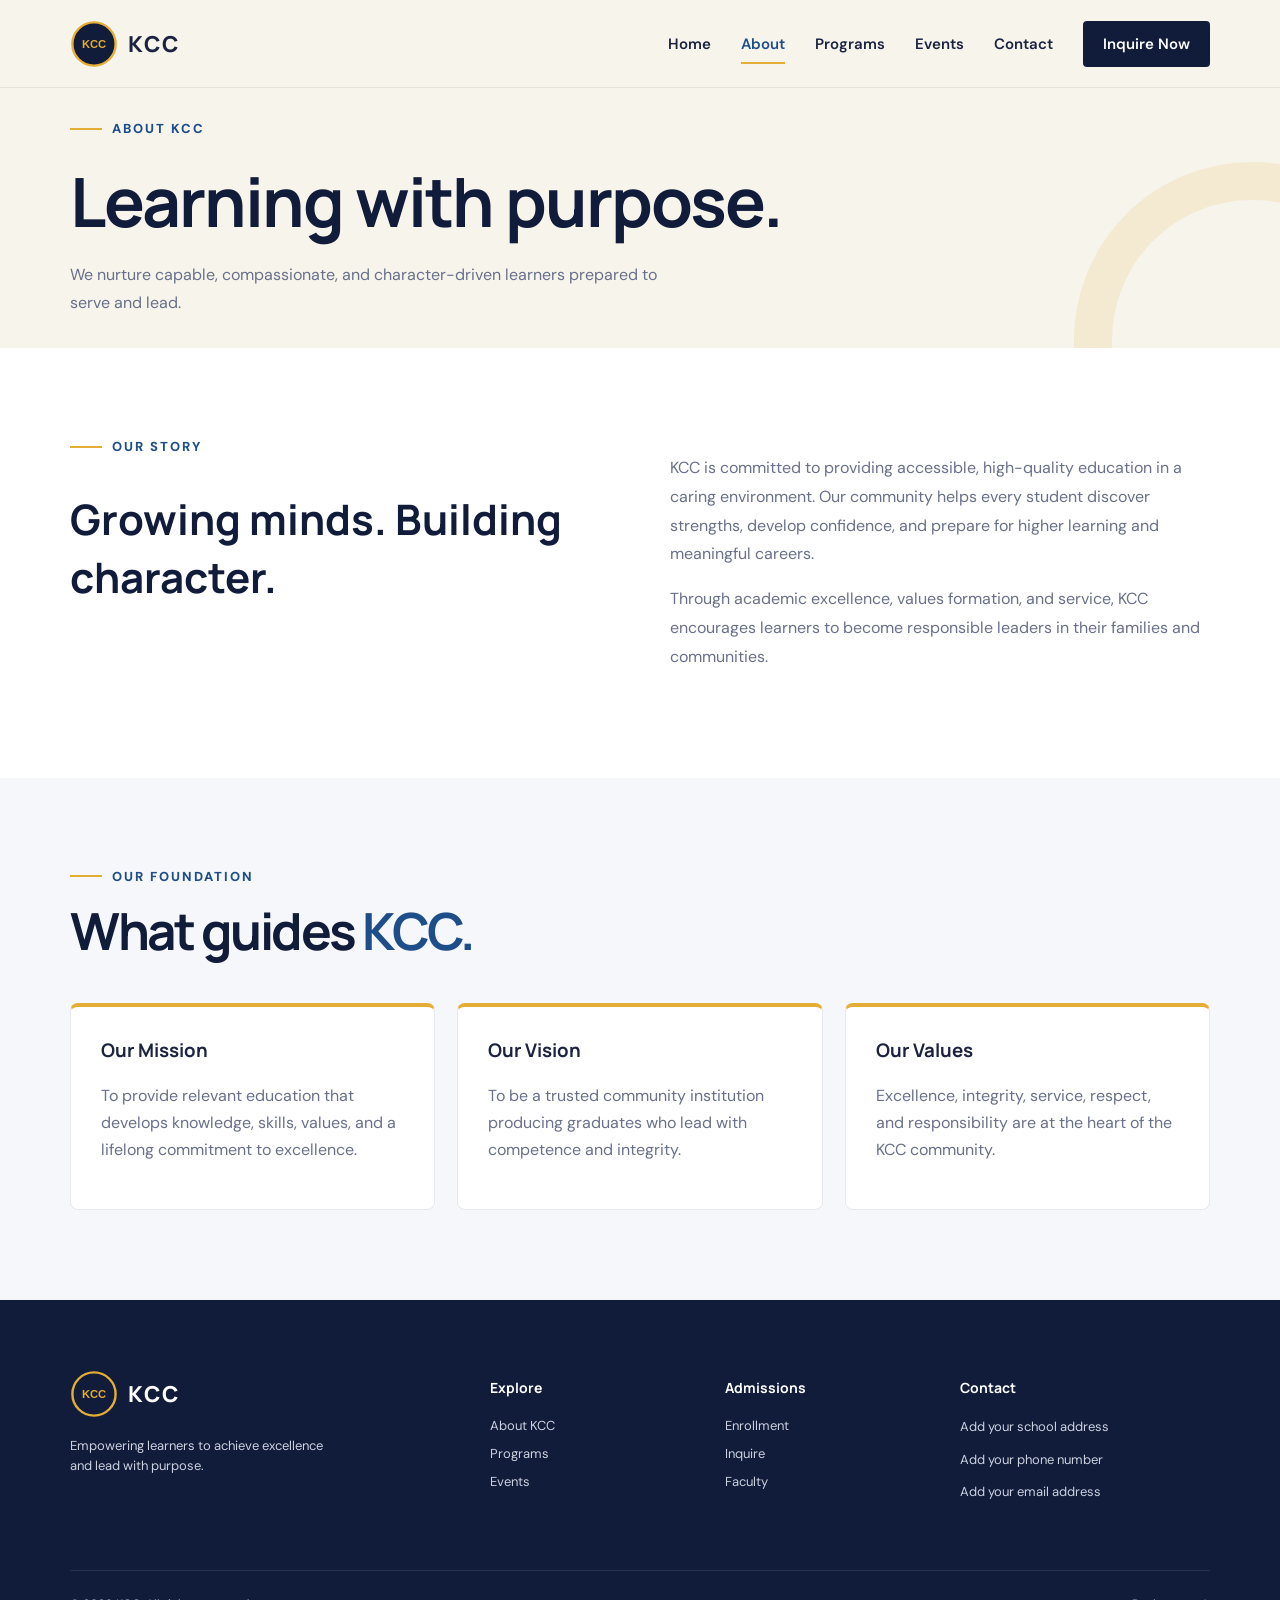
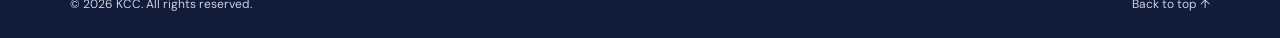
==== about.html @ 7cb7d62f "first" ====
<!doctype html><html lang="en"><head><meta charset="UTF-8"><meta name="viewport" content="width=device-width,initial-scale=1"><title>About KCC</title><link rel="preconnect" href="https://fonts.googleapis.com"><link rel="preconnect" href="https://fonts.gstatic.com" crossorigin><link href="https://fonts.googleapis.com/css2?family=DM+Sans:wght@400;500;600;700&family=Manrope:wght@600;700;800&display=swap" rel="stylesheet"><link rel="stylesheet" href="assets/css/styles.css"></head><body>
<header class="site-header" id="top"><div class="container nav-wrap"><a class="brand" href="index.html"><img class="brand-logo" src="assets/images/kcc-logo.svg" alt=""><span class="brand-name">KCC</span></a><button class="nav-toggle" type="button" aria-label="Open navigation" aria-expanded="false"><span></span><span></span><span></span></button><nav class="main-nav"><a href="index.html">Home</a><a class="active" href="about.html">About</a><a href="courses.html">Programs</a><a href="events.html">Events</a><a href="contact.html">Contact</a><a class="nav-cta" href="contact.html">Inquire Now</a></nav></div></header>
<main><div class="subpage-header"><section class="subpage-hero"><div class="container"><div class="eyebrow"><span></span>About KCC</div><h1>Learning with purpose.</h1><p>We nurture capable, compassionate, and character-driven learners prepared to serve and lead.</p></div></section></div>
<section class="page-section"><div class="container split-content"><div><div class="eyebrow"><span></span>Our Story</div><h2>Growing minds. Building character.</h2></div><div><p>KCC is committed to providing accessible, high-quality education in a caring environment. Our community helps every student discover strengths, develop confidence, and prepare for higher learning and meaningful careers.</p><p>Through academic excellence, values formation, and service, KCC encourages learners to become responsible leaders in their families and communities.</p></div></div></section>
<section class="page-section alt"><div class="container"><div class="section-heading"><div><div class="eyebrow"><span></span>Our Foundation</div><h2>What guides <em>KCC.</em></h2></div></div><div class="content-grid"><article class="content-card featured"><h3>Our Mission</h3><p>To provide relevant education that develops knowledge, skills, values, and a lifelong commitment to excellence.</p></article><article class="content-card featured"><h3>Our Vision</h3><p>To be a trusted community institution producing graduates who lead with competence and integrity.</p></article><article class="content-card featured"><h3>Our Values</h3><p>Excellence, integrity, service, respect, and responsibility are at the heart of the KCC community.</p></article></div></div></section></main>
<footer class="site-footer"><div class="container footer-grid"><div class="footer-brand"><a class="brand brand-footer" href="index.html"><img class="brand-logo" src="assets/images/kcc-logo.svg" alt=""><span class="brand-name">KCC</span></a><p>Empowering learners to achieve excellence and lead with purpose.</p></div><div><h3>Explore</h3><a href="about.html">About KCC</a><a href="courses.html">Programs</a><a href="events.html">Events</a></div><div><h3>Admissions</h3><a href="pricing.html">Enrollment</a><a href="contact.html">Inquire</a><a href="trainers.html">Faculty</a></div><div><h3>Contact</h3><p>Add your school address</p><p>Add your phone number</p><p>Add your email address</p></div></div><div class="container footer-bottom"><p>© <span id="year"></span> KCC. All rights reserved.</p><a href="#top">Back to top ↑</a></div></footer><script src="assets/js/main.js"></script></body></html>
---- assets/css/styles.css ----
:root { --navy:#111b3a; --blue:#1d4e89; --gold:#e4ad35; --cream:#f7f4ec; --white:#fff; --ink:#1b2340; --muted:#68708a; --line:#e7e9ef; }
*{box-sizing:border-box} html{scroll-behavior:smooth} body{margin:0;font-family:"DM Sans",sans-serif;color:var(--ink);background:var(--white)} a{color:inherit;text-decoration:none}
.container{width:min(1140px,calc(100% - 48px));margin-inline:auto}
.site-header{position:absolute;z-index:20;width:100%;height:88px;border-bottom:1px solid rgba(17,27,58,.08)} .nav-wrap{height:88px;display:flex;align-items:center;justify-content:space-between}
.brand{display:inline-flex;align-items:center;gap:10px;font-family:"Manrope",sans-serif;font-weight:800} .brand-logo{width:48px;height:48px;object-fit:contain;border-radius:50%} .brand-name{font-size:22px;letter-spacing:2px}
.main-nav{display:flex;align-items:center;gap:30px;font-size:15px;font-weight:600} .main-nav a{position:relative;transition:color .2s} .main-nav a:not(.nav-cta)::after{content:"";position:absolute;left:0;right:100%;bottom:-10px;height:2px;background:var(--gold);transition:right .2s}
.main-nav a:hover,.main-nav a.active{color:var(--blue)} .main-nav a:hover::after,.main-nav a.active::after{right:0} .main-nav .nav-cta{padding:13px 20px;border-radius:4px;background:var(--navy);color:var(--white)} .main-nav .nav-cta:hover{background:var(--blue)}
.nav-toggle{display:none}
.hero{position:relative;min-height:690px;overflow:hidden;background:var(--cream);padding-top:88px} .hero-grid{min-height:602px;display:grid;grid-template-columns:48% 52%;align-items:center} .hero-copy{position:relative;z-index:2;padding:55px 0 70px}
.eyebrow{display:flex;align-items:center;gap:10px;margin-bottom:18px;color:var(--blue);font-size:13px;font-weight:800;letter-spacing:2px;text-transform:uppercase} .eyebrow span{width:32px;height:2px;background:var(--gold)}
.hero h1,.section-copy h2,.section-heading h2,.cta h2{margin:0;font-family:"Manrope",sans-serif;color:var(--navy);letter-spacing:-2.5px;line-height:1.08} .hero h1{max-width:570px;font-size:clamp(48px,5.4vw,74px)}
.hero h1 em,.section-copy h2 em,.section-heading h2 em{color:var(--blue);font-style:normal} .hero-copy>p{max-width:520px;margin:24px 0 32px;color:var(--muted);font-size:18px;line-height:1.75}
.hero-actions{display:flex;gap:12px} .button{display:inline-flex;align-items:center;justify-content:center;gap:18px;min-height:52px;padding:0 24px;border-radius:4px;font-weight:700} .button-primary{background:var(--navy);color:var(--white);box-shadow:0 12px 30px rgba(17,27,58,.14)} .button-primary:hover{background:var(--blue)} .button-secondary{border:1px solid #cbd0dc} .button-secondary:hover{border-color:var(--blue);color:var(--blue)}
.hero-visual{position:relative;height:602px} .visual-backdrop{position:absolute;width:470px;height:470px;right:10px;bottom:0;border-radius:50% 50% 8px 8px;background:linear-gradient(145deg,#dce7f2,#b9cede)}
.student-card-main{position:absolute;width:400px;height:500px;right:45px;bottom:0;overflow:hidden;border-radius:200px 200px 12px 12px;background:linear-gradient(160deg,#f1b04a,#e69634);box-shadow:0 24px 50px rgba(46,59,90,.16)} .student-illustration{position:absolute;inset:0}
.student-head{position:absolute;z-index:3;width:118px;height:145px;left:141px;top:105px;border-radius:48% 48% 44% 44%;background:#b86f48} .student-hair{position:absolute;z-index:4;width:132px;height:95px;left:134px;top:78px;border-radius:60% 55% 38% 25%;background:#242437;transform:rotate(-4deg)}
.student-hair::after{content:"";position:absolute;width:25px;height:100px;right:-4px;top:35px;border-radius:50%;background:#242437} .student-body{position:absolute;width:260px;height:250px;left:70px;bottom:-35px;border-radius:130px 130px 20px 20px;background:var(--navy)}
.student-body::before{content:"";position:absolute;width:60px;height:150px;left:100px;top:-70px;border-radius:30px;background:#b86f48} .student-book{position:absolute;z-index:5;width:190px;height:120px;left:105px;bottom:18px;border-radius:8px 8px 18px 18px;background:linear-gradient(90deg,#f5f1df 49%,#e8dfbd 50%);transform:perspective(400px) rotateX(8deg);border:8px solid #fffdf2;box-shadow:0 18px 25px rgba(22,28,50,.18)}
.floating-card{position:absolute;z-index:6;display:flex;align-items:center;gap:12px;min-width:220px;padding:12px 14px;border-radius:8px;background:var(--white);box-shadow:0 14px 36px rgba(26,38,73,.16)} .floating-card strong,.floating-card small{display:block}.floating-card strong{margin-bottom:3px;font-size:13px}.floating-card small{color:var(--muted);font-size:10px}
.card-top{top:100px;right:-20px}.card-bottom{left:5px;bottom:72px}.card-icon,.mini-avatar{display:grid;place-items:center;width:42px;height:42px;border-radius:50%;background:#edf3e7;color:#4b7b43;font-weight:800}.mini-avatar{background:#f7e4b7;color:var(--navy)}
.hero-shape{position:absolute;border-radius:50%}.hero-shape-one{width:300px;height:300px;right:-210px;top:130px;border:42px solid rgba(228,173,53,.12)}.hero-shape-two{width:180px;height:180px;left:-130px;bottom:20px;background:rgba(29,78,137,.04)}
.quick-info{background:var(--white);border-bottom:1px solid var(--line)}.info-grid{display:grid;grid-template-columns:repeat(3,1fr)}.info-grid article{display:flex;align-items:center;gap:16px;min-height:112px;padding:20px 32px;border-right:1px solid var(--line)}.info-grid article:first-child{border-left:1px solid var(--line)}
.info-icon{display:grid;place-items:center;width:46px;height:46px;flex:0 0 auto;border-radius:50%;background:#edf2f7;color:var(--blue);font-size:12px;font-weight:800}.info-grid h2{margin:0 0 5px;font-family:"Manrope",sans-serif;font-size:15px}.info-grid p{margin:0;color:var(--muted);font-size:12px}
.about-preview{padding:110px 0}.section-grid{display:grid;grid-template-columns:48% 52%;align-items:center}.about-art{position:relative;min-height:440px}.art-frame{position:absolute;left:10px;top:0;width:400px;height:400px;overflow:hidden;border-radius:10px 110px 10px 10px;background:#dbe7e9}
.art-sun{position:absolute;width:150px;height:150px;left:125px;top:35px;border-radius:50%;background:#f2c66e}.art-building{position:absolute;width:310px;height:220px;left:45px;bottom:0;border-radius:8px 8px 0 0;background:#314a68;box-shadow:0 -18px 0 #223753}
.art-building::before{content:"";position:absolute;width:70px;height:280px;left:120px;top:-80px;background:#f2ede1;clip-path:polygon(50% 0,100% 20%,100% 100%,0 100%,0 20%)}.art-building::after{content:"";position:absolute;width:40px;height:90px;left:135px;bottom:0;border-radius:20px 20px 0 0;background:#b6c5cf}
.art-building span{position:absolute;z-index:2;width:36px;height:48px;top:55px;background:#f2ede1}.art-building span:nth-child(1){left:38px}.art-building span:nth-child(2){left:270px}.art-building span:nth-child(3){left:38px;top:125px}.art-building span:nth-child(4){left:270px;top:125px}
.experience-badge{position:absolute;right:55px;bottom:0;width:150px;height:150px;display:flex;align-items:center;justify-content:center;gap:8px;border:8px solid var(--white);border-radius:50%;background:var(--gold);color:var(--navy)}.experience-badge strong{font-family:"Manrope",sans-serif;font-size:44px}.experience-badge span{font-size:11px;font-weight:800;line-height:1.2}
.section-copy{padding-left:60px}.section-copy h2,.section-heading h2{font-size:clamp(38px,4vw,54px)}.section-copy>p{margin:24px 0;color:var(--muted);line-height:1.8}.check-list{display:grid;grid-template-columns:1fr 1fr;gap:14px;margin:0 0 28px;padding:0;list-style:none}.check-list li{position:relative;padding-left:24px;font-size:14px;font-weight:700}.check-list li::before{content:"✓";position:absolute;left:0;color:#5a8751}
.text-link{display:inline-flex;align-items:center;gap:18px;color:var(--blue);font-size:14px;font-weight:800;border-bottom:1px solid #aebbd0;padding-bottom:6px}.text-link span{transition:transform .2s}.text-link:hover span{transform:translateX(4px)}
.programs{padding:100px 0;background:#f5f7fa}.section-heading{display:flex;align-items:flex-end;justify-content:space-between;margin-bottom:45px}.program-grid{display:grid;grid-template-columns:repeat(3,1fr);gap:20px}
.program-card{min-height:300px;padding:34px;border:1px solid var(--line);border-radius:8px;background:var(--white);transition:transform .25s,box-shadow .25s}.program-card:hover{transform:translateY(-6px);box-shadow:0 18px 40px rgba(24,38,72,.09)}.program-card.featured{background:var(--navy);color:var(--white);border-color:var(--navy)}
.program-number{color:var(--gold);font-family:"Manrope",sans-serif;font-size:38px;font-weight:800;opacity:.85}.program-card h3{margin:32px 0 12px;font-family:"Manrope",sans-serif;font-size:22px}.program-card p{min-height:72px;margin:0 0 20px;color:var(--muted);line-height:1.65}.program-card.featured p{color:#bdc5d8}.program-card a{color:var(--blue);font-size:13px;font-weight:800}.program-card.featured a{color:var(--gold)}.program-card a span{margin-left:8px}
.cta{background:var(--blue);color:var(--white)}.cta-inner{min-height:180px;display:flex;align-items:center;justify-content:space-between}.eyebrow.light{color:#cbd8e8;margin-bottom:10px}.cta h2{color:var(--white);font-size:clamp(36px,4vw,48px);letter-spacing:-1.5px}.button-light{background:var(--white);color:var(--navy)}.button-light:hover{background:var(--gold)}
.site-footer{background:var(--navy);color:#cbd1df}.footer-grid{display:grid;grid-template-columns:2fr 1fr 1fr 1.35fr;gap:50px;padding:70px 0 55px}.brand-footer{color:var(--white)}.footer-brand p{max-width:260px;line-height:1.7}.footer-grid h3{margin:8px 0 20px;color:var(--white);font-family:"Manrope",sans-serif;font-size:14px}.footer-grid div:not(.footer-brand) a{display:block;margin:11px 0;font-size:13px}.footer-grid div:not(.footer-brand) a:hover{color:var(--gold)}.footer-grid p{font-size:13px;line-height:1.5}.footer-bottom{height:68px;display:flex;align-items:center;justify-content:space-between;border-top:1px solid rgba(255,255,255,.1);font-size:12px}
@media(max-width:980px){.container{width:min(100% - 36px,800px)}.main-nav{gap:16px}.main-nav a:not(.nav-cta){display:none}.hero-grid{grid-template-columns:52% 48%}.hero-visual{transform:scale(.82);transform-origin:right bottom}.section-grid{grid-template-columns:44% 56%}.section-copy{padding-left:30px}.art-frame{width:330px;height:380px}.experience-badge{right:5px}.info-grid article{padding-inline:16px}}
@media(max-width:700px){.container{width:calc(100% - 32px)}.site-header,.nav-wrap{height:72px}.brand-logo{width:42px;height:42px}.brand-name{display:none}.nav-toggle{display:grid;width:44px;height:44px;padding:11px;border:0;background:transparent}.nav-toggle span{display:block;width:22px;height:2px;margin:3px 0;background:var(--navy);transition:.2s}.nav-toggle.open span:nth-child(1){transform:translateY(8px) rotate(45deg)}.nav-toggle.open span:nth-child(2){opacity:0}.nav-toggle.open span:nth-child(3){transform:translateY(-8px) rotate(-45deg)}
.main-nav{position:absolute;left:16px;right:16px;top:64px;display:none;align-items:stretch;gap:0;padding:12px;border-radius:8px;background:var(--white);box-shadow:0 18px 40px rgba(17,27,58,.16)}.main-nav.open{display:grid}.main-nav a:not(.nav-cta){display:block;padding:12px}.main-nav a:not(.nav-cta)::after{display:none}.main-nav .nav-cta{margin-top:4px;text-align:center}.hero{min-height:auto;padding-top:72px}.hero-grid{display:block;min-height:auto}.hero-copy{padding:72px 0 35px}.hero h1{font-size:46px}.hero-copy>p{font-size:16px}.hero-actions{flex-wrap:wrap}.hero-visual{height:500px;transform:none}.visual-backdrop{width:390px;height:390px;right:50%;transform:translateX(50%)}.student-card-main{width:330px;height:430px;right:50%;transform:translateX(50%)}.student-head{left:106px}.student-hair{left:99px}.student-body{left:35px}.student-book{left:70px}.card-top{right:-2px;top:85px}.card-bottom{left:-2px;bottom:55px}.floating-card{min-width:190px}
.info-grid{grid-template-columns:1fr}.info-grid article,.info-grid article:first-child{border-left:0;border-right:0;border-bottom:1px solid var(--line)}.about-preview{padding:75px 0}.section-grid{display:block}.about-art{min-height:400px;margin-bottom:30px}.art-frame{left:50%;transform:translateX(-50%);width:min(380px,92%)}.experience-badge{right:2%}.section-copy{padding-left:0}.check-list{grid-template-columns:1fr}.programs{padding:75px 0}.section-heading{align-items:flex-start;gap:20px}.section-heading>.text-link{display:none}.program-grid{grid-template-columns:1fr}.program-card{min-height:260px}.cta-inner{min-height:220px;align-items:flex-start;justify-content:center;flex-direction:column;gap:24px}.footer-grid{grid-template-columns:1fr 1fr}.footer-brand{grid-column:1/-1}}

/* Shared interior-page styles */
.subpage-header{padding-top:88px;background:var(--cream)}
.subpage-hero{min-height:260px;display:flex;align-items:center;position:relative;overflow:hidden}
.subpage-hero::after{content:"";position:absolute;width:280px;height:280px;right:-150px;bottom:-170px;border:38px solid rgba(228,173,53,.15);border-radius:50%}
.subpage-hero h1{margin:0;font-family:"Manrope",sans-serif;font-size:clamp(42px,6vw,68px);color:var(--navy);letter-spacing:-2px}
.subpage-hero p{max-width:620px;margin:14px 0 0;color:var(--muted);line-height:1.7}
.page-section{padding:90px 0}.page-section.alt{background:#f5f7fa}
.content-grid{display:grid;grid-template-columns:repeat(3,1fr);gap:22px}
.content-card{padding:30px;border:1px solid var(--line);border-radius:8px;background:var(--white)}
.content-card h2,.content-card h3{margin-top:0;font-family:"Manrope",sans-serif}.content-card p{color:var(--muted);line-height:1.7}
.content-card.featured{border-top:4px solid var(--gold)}
.split-content{display:grid;grid-template-columns:1fr 1fr;gap:60px;align-items:start}
.split-content h2{font-family:"Manrope",sans-serif;font-size:42px;color:var(--navy)}.split-content p{color:var(--muted);line-height:1.8}
.contact-layout{display:grid;grid-template-columns:1fr 1.3fr;gap:50px}
.contact-list{display:grid;gap:16px}.contact-item{padding:20px;border-radius:8px;background:#f5f7fa}
.contact-item strong{display:block;margin-bottom:6px}.contact-item span{color:var(--muted)}
.contact-form{display:grid;gap:16px}.contact-form input,.contact-form textarea,.contact-form select{width:100%;border:1px solid #dfe3ea;border-radius:6px;padding:15px;font:inherit;background:var(--white)}
.contact-form textarea{min-height:140px;resize:vertical}.contact-form button{border:0;cursor:pointer}
.event-card{display:grid;grid-template-columns:110px 1fr;gap:24px;padding:28px;border:1px solid var(--line);border-radius:8px;background:var(--white)}
.event-date{display:grid;place-items:center;width:110px;height:110px;border-radius:8px;background:var(--navy);color:var(--white);text-align:center}.event-date strong{display:block;font-size:34px;line-height:.9}.event-date span{font-size:12px;text-transform:uppercase}
.event-card h2{margin:4px 0 10px;font-family:"Manrope",sans-serif}.event-card p{color:var(--muted);line-height:1.7}
.course-detail{display:grid;grid-template-columns:1.5fr 1fr;gap:50px}.course-detail h2{font-family:"Manrope",sans-serif;font-size:42px;color:var(--navy)}
.course-detail p,.course-info p{color:var(--muted);line-height:1.8}.course-info{padding:30px;border-radius:8px;background:#f5f7fa}
.faculty-grid{display:grid;grid-template-columns:repeat(3,1fr);gap:22px}.faculty-card{text-align:center;padding:30px;border:1px solid var(--line);border-radius:8px;background:var(--white)}
.faculty-avatar{width:120px;height:120px;margin:0 auto 20px;border-radius:50%;display:grid;place-items:center;background:linear-gradient(145deg,#dce7f2,#b9cede);color:var(--blue);font-family:"Manrope",sans-serif;font-size:28px;font-weight:800}.faculty-card h2{margin:0;font-size:18px}.faculty-card p{color:var(--muted)}
.price-grid{display:grid;grid-template-columns:repeat(3,1fr);gap:22px}.price-card{padding:36px 30px;border:1px solid var(--line);border-radius:8px;text-align:center;background:var(--white)}.price-card.featured{border:2px solid var(--gold);transform:translateY(-8px)}.price-card h2{font-family:"Manrope",sans-serif}.price-card .price{font-family:"Manrope",sans-serif;font-size:38px;font-weight:800;color:var(--navy)}.price-card p{color:var(--muted)}
@media(max-width:700px){.subpage-header{padding-top:72px}.subpage-hero{min-height:220px}.page-section{padding:60px 0}.content-grid,.faculty-grid,.price-grid,.split-content,.contact-layout,.course-detail{grid-template-columns:1fr}.split-content,.contact-layout,.course-detail{gap:28px}.event-card{grid-template-columns:1fr}.event-date{width:90px;height:90px}.price-card.featured{transform:none}}
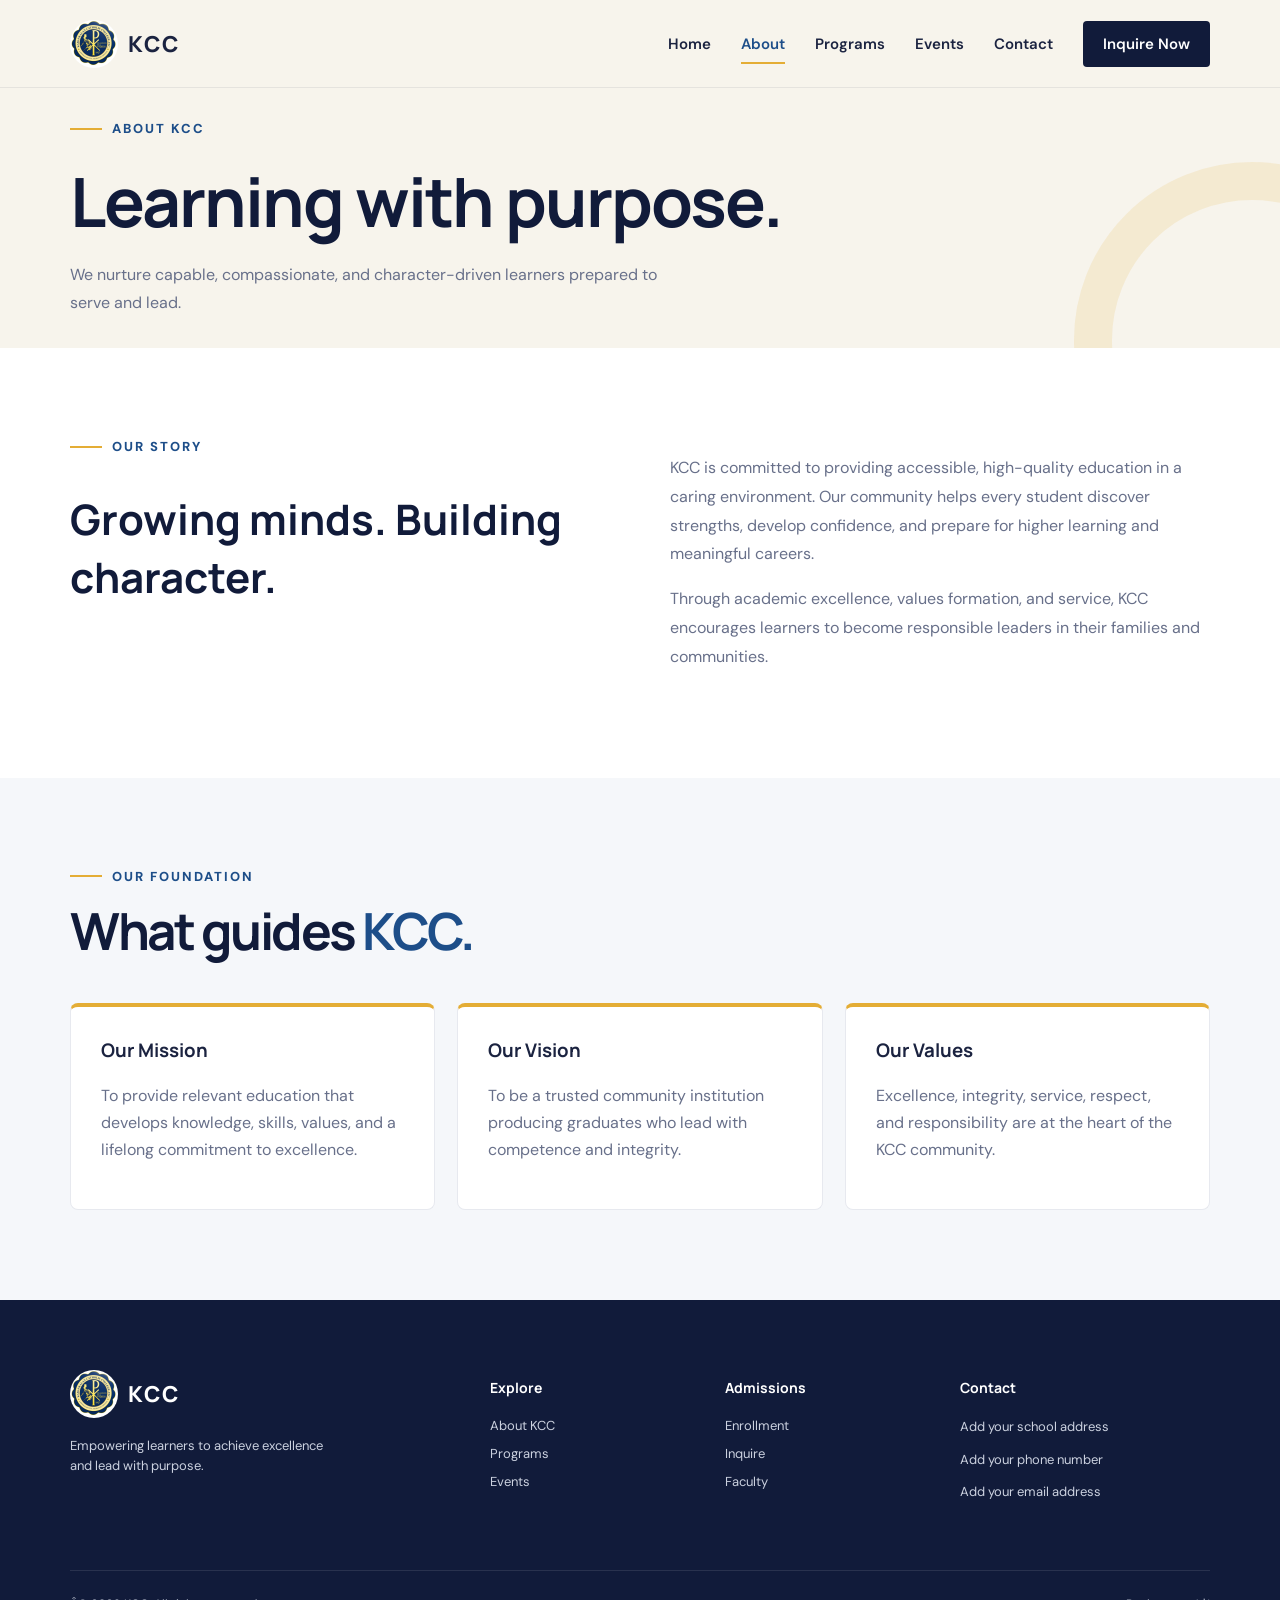
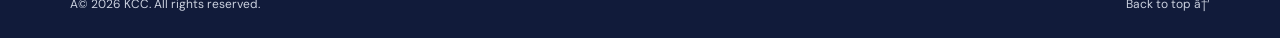
==== commit b64a844d: "changing the logo" ====
--- a/about.html
+++ b/about.html
@@ -1,6 +1,6 @@
-<!doctype html><html lang="en"><head><meta charset="UTF-8"><meta name="viewport" content="width=device-width,initial-scale=1"><title>About KCC</title><link rel="preconnect" href="https://fonts.googleapis.com"><link rel="preconnect" href="https://fonts.gstatic.com" crossorigin><link href="https://fonts.googleapis.com/css2?family=DM+Sans:wght@400;500;600;700&family=Manrope:wght@600;700;800&display=swap" rel="stylesheet"><link rel="stylesheet" href="assets/css/styles.css"></head><body>
-<header class="site-header" id="top"><div class="container nav-wrap"><a class="brand" href="index.html"><img class="brand-logo" src="assets/images/kcc-logo.svg" alt=""><span class="brand-name">KCC</span></a><button class="nav-toggle" type="button" aria-label="Open navigation" aria-expanded="false"><span></span><span></span><span></span></button><nav class="main-nav"><a href="index.html">Home</a><a class="active" href="about.html">About</a><a href="courses.html">Programs</a><a href="events.html">Events</a><a href="contact.html">Contact</a><a class="nav-cta" href="contact.html">Inquire Now</a></nav></div></header>
+﻿<!doctype html><html lang="en"><head><meta charset="UTF-8"><meta name="viewport" content="width=device-width,initial-scale=1"><title>About KCC</title><link rel="preconnect" href="https://fonts.googleapis.com"><link rel="preconnect" href="https://fonts.gstatic.com" crossorigin><link href="https://fonts.googleapis.com/css2?family=DM+Sans:wght@400;500;600;700&family=Manrope:wght@600;700;800&display=swap" rel="stylesheet"><link rel="stylesheet" href="assets/css/styles.css"></head><body>
+<header class="site-header" id="top"><div class="container nav-wrap"><a class="brand" href="index.html"><img class="brand-logo" src="assets/images/kcc-logo.png" alt=""><span class="brand-name">KCC</span></a><button class="nav-toggle" type="button" aria-label="Open navigation" aria-expanded="false"><span></span><span></span><span></span></button><nav class="main-nav"><a href="index.html">Home</a><a class="active" href="about.html">About</a><a href="courses.html">Programs</a><a href="events.html">Events</a><a href="contact.html">Contact</a><a class="nav-cta" href="contact.html">Inquire Now</a></nav></div></header>
 <main><div class="subpage-header"><section class="subpage-hero"><div class="container"><div class="eyebrow"><span></span>About KCC</div><h1>Learning with purpose.</h1><p>We nurture capable, compassionate, and character-driven learners prepared to serve and lead.</p></div></section></div>
 <section class="page-section"><div class="container split-content"><div><div class="eyebrow"><span></span>Our Story</div><h2>Growing minds. Building character.</h2></div><div><p>KCC is committed to providing accessible, high-quality education in a caring environment. Our community helps every student discover strengths, develop confidence, and prepare for higher learning and meaningful careers.</p><p>Through academic excellence, values formation, and service, KCC encourages learners to become responsible leaders in their families and communities.</p></div></div></section>
 <section class="page-section alt"><div class="container"><div class="section-heading"><div><div class="eyebrow"><span></span>Our Foundation</div><h2>What guides <em>KCC.</em></h2></div></div><div class="content-grid"><article class="content-card featured"><h3>Our Mission</h3><p>To provide relevant education that develops knowledge, skills, values, and a lifelong commitment to excellence.</p></article><article class="content-card featured"><h3>Our Vision</h3><p>To be a trusted community institution producing graduates who lead with competence and integrity.</p></article><article class="content-card featured"><h3>Our Values</h3><p>Excellence, integrity, service, respect, and responsibility are at the heart of the KCC community.</p></article></div></div></section></main>
-<footer class="site-footer"><div class="container footer-grid"><div class="footer-brand"><a class="brand brand-footer" href="index.html"><img class="brand-logo" src="assets/images/kcc-logo.svg" alt=""><span class="brand-name">KCC</span></a><p>Empowering learners to achieve excellence and lead with purpose.</p></div><div><h3>Explore</h3><a href="about.html">About KCC</a><a href="courses.html">Programs</a><a href="events.html">Events</a></div><div><h3>Admissions</h3><a href="pricing.html">Enrollment</a><a href="contact.html">Inquire</a><a href="trainers.html">Faculty</a></div><div><h3>Contact</h3><p>Add your school address</p><p>Add your phone number</p><p>Add your email address</p></div></div><div class="container footer-bottom"><p>© <span id="year"></span> KCC. All rights reserved.</p><a href="#top">Back to top ↑</a></div></footer><script src="assets/js/main.js"></script></body></html>
+<footer class="site-footer"><div class="container footer-grid"><div class="footer-brand"><a class="brand brand-footer" href="index.html"><img class="brand-logo" src="assets/images/kcc-logo.png" alt=""><span class="brand-name">KCC</span></a><p>Empowering learners to achieve excellence and lead with purpose.</p></div><div><h3>Explore</h3><a href="about.html">About KCC</a><a href="courses.html">Programs</a><a href="events.html">Events</a></div><div><h3>Admissions</h3><a href="pricing.html">Enrollment</a><a href="contact.html">Inquire</a><a href="trainers.html">Faculty</a></div><div><h3>Contact</h3><p>Add your school address</p><p>Add your phone number</p><p>Add your email address</p></div></div><div class="container footer-bottom"><p>Â© <span id="year"></span> KCC. All rights reserved.</p><a href="#top">Back to top â†‘</a></div></footer><script src="assets/js/main.js"></script></body></html>
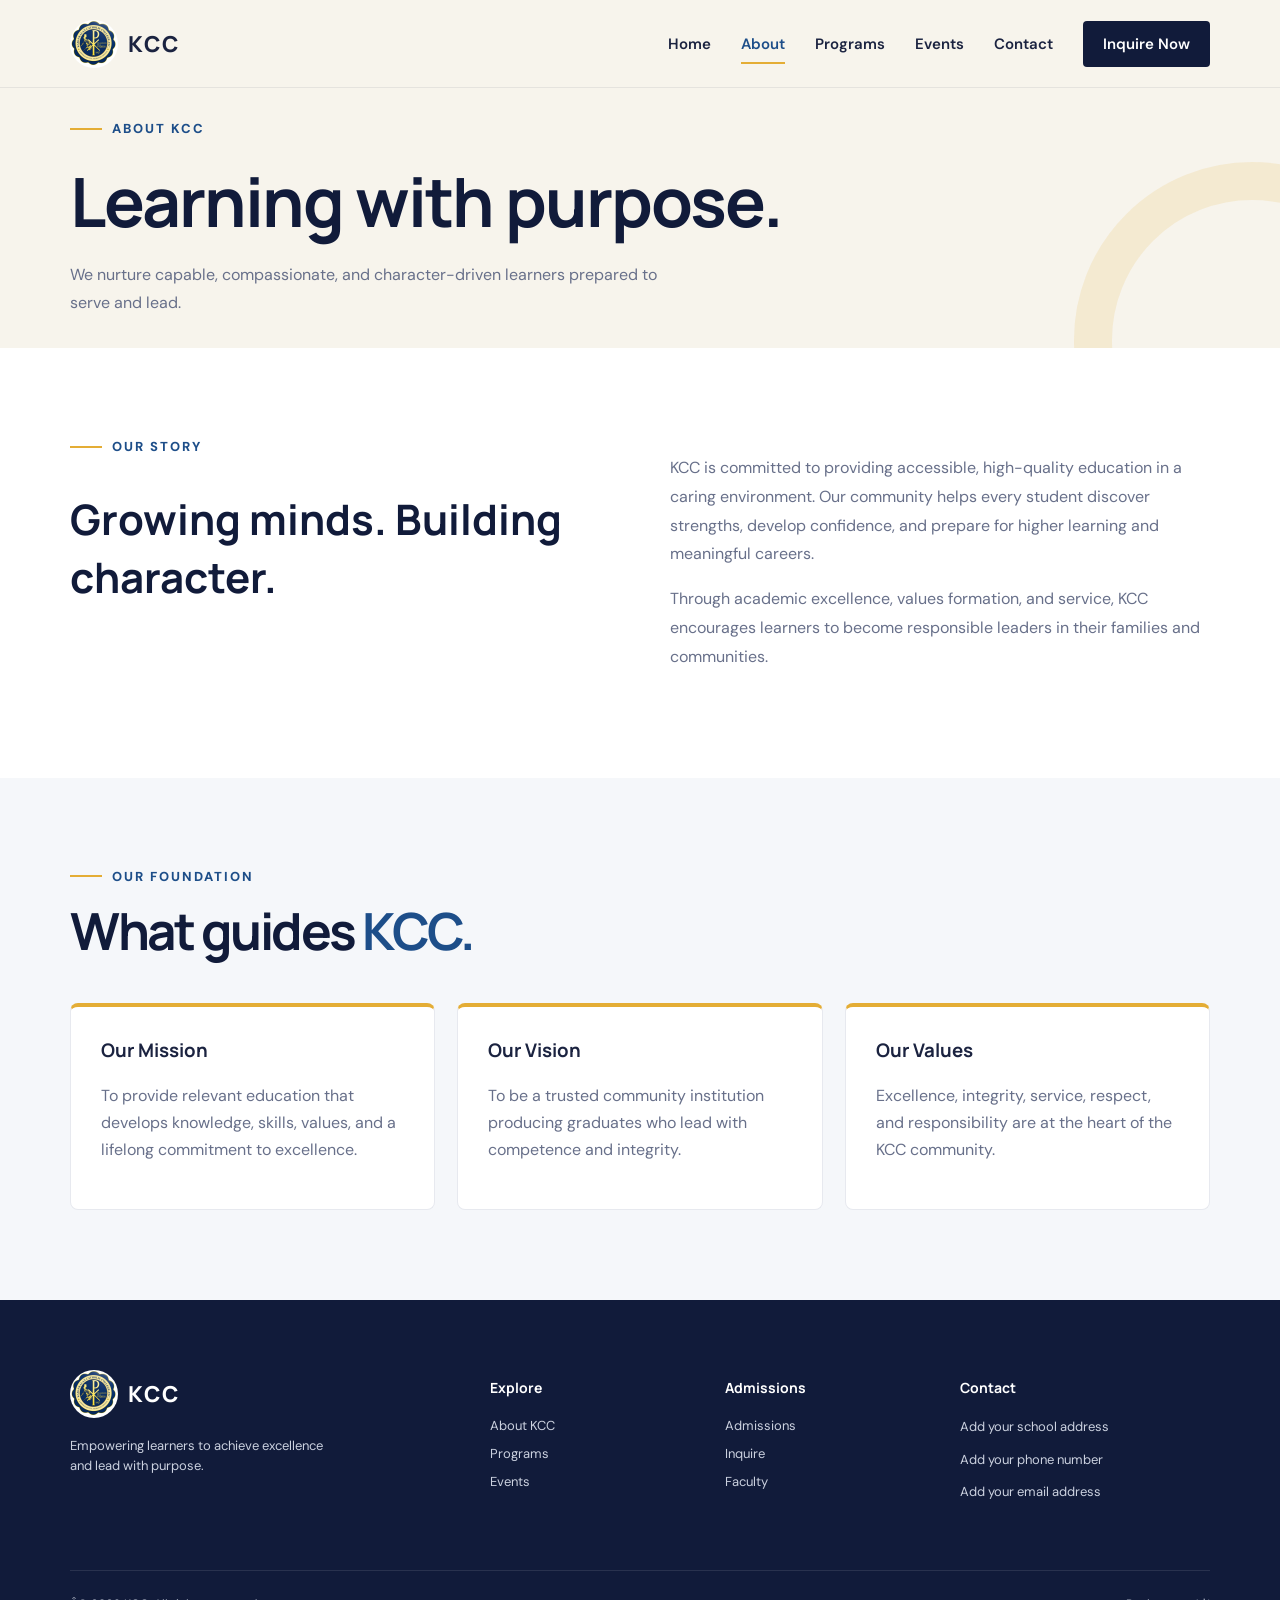
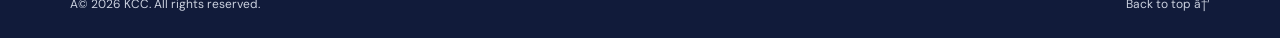
==== commit 707c0daf: "none" ====
--- a/about.html
+++ b/about.html
@@ -3,4 +3,4 @@
 <main><div class="subpage-header"><section class="subpage-hero"><div class="container"><div class="eyebrow"><span></span>About KCC</div><h1>Learning with purpose.</h1><p>We nurture capable, compassionate, and character-driven learners prepared to serve and lead.</p></div></section></div>
 <section class="page-section"><div class="container split-content"><div><div class="eyebrow"><span></span>Our Story</div><h2>Growing minds. Building character.</h2></div><div><p>KCC is committed to providing accessible, high-quality education in a caring environment. Our community helps every student discover strengths, develop confidence, and prepare for higher learning and meaningful careers.</p><p>Through academic excellence, values formation, and service, KCC encourages learners to become responsible leaders in their families and communities.</p></div></div></section>
 <section class="page-section alt"><div class="container"><div class="section-heading"><div><div class="eyebrow"><span></span>Our Foundation</div><h2>What guides <em>KCC.</em></h2></div></div><div class="content-grid"><article class="content-card featured"><h3>Our Mission</h3><p>To provide relevant education that develops knowledge, skills, values, and a lifelong commitment to excellence.</p></article><article class="content-card featured"><h3>Our Vision</h3><p>To be a trusted community institution producing graduates who lead with competence and integrity.</p></article><article class="content-card featured"><h3>Our Values</h3><p>Excellence, integrity, service, respect, and responsibility are at the heart of the KCC community.</p></article></div></div></section></main>
-<footer class="site-footer"><div class="container footer-grid"><div class="footer-brand"><a class="brand brand-footer" href="index.html"><img class="brand-logo" src="assets/images/kcc-logo.png" alt=""><span class="brand-name">KCC</span></a><p>Empowering learners to achieve excellence and lead with purpose.</p></div><div><h3>Explore</h3><a href="about.html">About KCC</a><a href="courses.html">Programs</a><a href="events.html">Events</a></div><div><h3>Admissions</h3><a href="pricing.html">Enrollment</a><a href="contact.html">Inquire</a><a href="trainers.html">Faculty</a></div><div><h3>Contact</h3><p>Add your school address</p><p>Add your phone number</p><p>Add your email address</p></div></div><div class="container footer-bottom"><p>Â© <span id="year"></span> KCC. All rights reserved.</p><a href="#top">Back to top â†‘</a></div></footer><script src="assets/js/main.js"></script></body></html>
+<footer class="site-footer"><div class="container footer-grid"><div class="footer-brand"><a class="brand brand-footer" href="index.html"><img class="brand-logo" src="assets/images/kcc-logo.png" alt=""><span class="brand-name">KCC</span></a><p>Empowering learners to achieve excellence and lead with purpose.</p></div><div><h3>Explore</h3><a href="about.html">About KCC</a><a href="courses.html">Programs</a><a href="events.html">Events</a></div><div><h3>Admissions</h3><a href="admissions.html">Admissions</a><a href="contact.html">Inquire</a><a href="trainers.html">Faculty</a></div><div><h3>Contact</h3><p>Add your school address</p><p>Add your phone number</p><p>Add your email address</p></div></div><div class="container footer-bottom"><p>Â© <span id="year"></span> KCC. All rights reserved.</p><a href="#top">Back to top â†‘</a></div></footer><script src="assets/js/main.js"></script></body></html>
--- a/assets/css/styles.css
+++ b/assets/css/styles.css
@@ -21,6 +21,7 @@
 .hero-shape{position:absolute;border-radius:50%}.hero-shape-one{width:300px;height:300px;right:-210px;top:130px;border:42px solid rgba(228,173,53,.12)}.hero-shape-two{width:180px;height:180px;left:-130px;bottom:20px;background:rgba(29,78,137,.04)}
 .quick-info{background:var(--white);border-bottom:1px solid var(--line)}.info-grid{display:grid;grid-template-columns:repeat(3,1fr)}.info-grid article{display:flex;align-items:center;gap:16px;min-height:112px;padding:20px 32px;border-right:1px solid var(--line)}.info-grid article:first-child{border-left:1px solid var(--line)}
 .info-icon{display:grid;place-items:center;width:46px;height:46px;flex:0 0 auto;border-radius:50%;background:#edf2f7;color:var(--blue);font-size:12px;font-weight:800}.info-grid h2{margin:0 0 5px;font-family:"Manrope",sans-serif;font-size:15px}.info-grid p{margin:0;color:var(--muted);font-size:12px}
+.pillars{padding:100px 0;background:var(--cream)}.pillars-heading{text-align:center;margin-bottom:42px}.pillars-heading .eyebrow{justify-content:center}.pillars-heading h2{margin:0;font-family:"Manrope",sans-serif;font-size:clamp(36px,4vw,50px);letter-spacing:-1.5px;color:var(--navy)}.pillars-grid{display:grid;grid-template-columns:repeat(4,1fr);gap:18px}.pillar-card{min-height:270px;padding:28px 24px;border:1px solid rgba(17,27,58,.1);border-radius:8px;background:var(--white)}.pillar-number{display:grid;place-items:center;width:44px;height:44px;margin-bottom:24px;border-radius:50%;background:var(--navy);color:var(--gold);font-family:"Manrope",sans-serif;font-weight:800}.pillar-card h3{margin:0 0 12px;font-family:"Manrope",sans-serif;font-size:19px;color:var(--navy)}.pillar-card p{margin:0;color:var(--muted);font-size:14px;line-height:1.75}
 .about-preview{padding:110px 0}.section-grid{display:grid;grid-template-columns:48% 52%;align-items:center}.about-art{position:relative;min-height:440px}.art-frame{position:absolute;left:10px;top:0;width:400px;height:400px;overflow:hidden;border-radius:10px 110px 10px 10px;background:#dbe7e9}
 .art-sun{position:absolute;width:150px;height:150px;left:125px;top:35px;border-radius:50%;background:#f2c66e}.art-building{position:absolute;width:310px;height:220px;left:45px;bottom:0;border-radius:8px 8px 0 0;background:#314a68;box-shadow:0 -18px 0 #223753}
 .art-building::before{content:"";position:absolute;width:70px;height:280px;left:120px;top:-80px;background:#f2ede1;clip-path:polygon(50% 0,100% 20%,100% 100%,0 100%,0 20%)}.art-building::after{content:"";position:absolute;width:40px;height:90px;left:135px;bottom:0;border-radius:20px 20px 0 0;background:#b6c5cf}
@@ -33,10 +34,10 @@
 .program-number{color:var(--gold);font-family:"Manrope",sans-serif;font-size:38px;font-weight:800;opacity:.85}.program-card h3{margin:32px 0 12px;font-family:"Manrope",sans-serif;font-size:22px}.program-card p{min-height:72px;margin:0 0 20px;color:var(--muted);line-height:1.65}.program-card.featured p{color:#bdc5d8}.program-card a{color:var(--blue);font-size:13px;font-weight:800}.program-card.featured a{color:var(--gold)}.program-card a span{margin-left:8px}
 .cta{background:var(--blue);color:var(--white)}.cta-inner{min-height:180px;display:flex;align-items:center;justify-content:space-between}.eyebrow.light{color:#cbd8e8;margin-bottom:10px}.cta h2{color:var(--white);font-size:clamp(36px,4vw,48px);letter-spacing:-1.5px}.button-light{background:var(--white);color:var(--navy)}.button-light:hover{background:var(--gold)}
 .site-footer{background:var(--navy);color:#cbd1df}.footer-grid{display:grid;grid-template-columns:2fr 1fr 1fr 1.35fr;gap:50px;padding:70px 0 55px}.brand-footer{color:var(--white)}.footer-brand p{max-width:260px;line-height:1.7}.footer-grid h3{margin:8px 0 20px;color:var(--white);font-family:"Manrope",sans-serif;font-size:14px}.footer-grid div:not(.footer-brand) a{display:block;margin:11px 0;font-size:13px}.footer-grid div:not(.footer-brand) a:hover{color:var(--gold)}.footer-grid p{font-size:13px;line-height:1.5}.footer-bottom{height:68px;display:flex;align-items:center;justify-content:space-between;border-top:1px solid rgba(255,255,255,.1);font-size:12px}
-@media(max-width:980px){.container{width:min(100% - 36px,800px)}.main-nav{gap:16px}.main-nav a:not(.nav-cta){display:none}.hero-grid{grid-template-columns:52% 48%}.hero-visual{transform:scale(.82);transform-origin:right bottom}.section-grid{grid-template-columns:44% 56%}.section-copy{padding-left:30px}.art-frame{width:330px;height:380px}.experience-badge{right:5px}.info-grid article{padding-inline:16px}}
+@media(max-width:980px){.container{width:min(100% - 36px,800px)}.main-nav{gap:16px}.main-nav a:not(.nav-cta){display:none}.hero-grid{grid-template-columns:52% 48%}.hero-visual{transform:scale(.82);transform-origin:right bottom}.section-grid{grid-template-columns:44% 56%}.section-copy{padding-left:30px}.art-frame{width:330px;height:380px}.experience-badge{right:5px}.info-grid article{padding-inline:16px}.pillars-grid{grid-template-columns:repeat(2,1fr)}.learning-area-grid,.elementary-benefits,.admission-steps{grid-template-columns:repeat(2,minmax(0,1fr))}.jhs-feature-grid{grid-template-columns:repeat(2,minmax(0,1fr))}.elementary-intro-grid{grid-template-columns:1fr;gap:24px}.requirements-layout{grid-template-columns:1fr;gap:24px}}
 @media(max-width:700px){.container{width:calc(100% - 32px)}.site-header,.nav-wrap{height:72px}.brand-logo{width:42px;height:42px}.brand-name{display:none}.nav-toggle{display:grid;width:44px;height:44px;padding:11px;border:0;background:transparent}.nav-toggle span{display:block;width:22px;height:2px;margin:3px 0;background:var(--navy);transition:.2s}.nav-toggle.open span:nth-child(1){transform:translateY(8px) rotate(45deg)}.nav-toggle.open span:nth-child(2){opacity:0}.nav-toggle.open span:nth-child(3){transform:translateY(-8px) rotate(-45deg)}
 .main-nav{position:absolute;left:16px;right:16px;top:64px;display:none;align-items:stretch;gap:0;padding:12px;border-radius:8px;background:var(--white);box-shadow:0 18px 40px rgba(17,27,58,.16)}.main-nav.open{display:grid}.main-nav a:not(.nav-cta){display:block;padding:12px}.main-nav a:not(.nav-cta)::after{display:none}.main-nav .nav-cta{margin-top:4px;text-align:center}.hero{min-height:auto;padding-top:72px}.hero-grid{display:block;min-height:auto}.hero-copy{padding:72px 0 35px}.hero h1{font-size:46px}.hero-copy>p{font-size:16px}.hero-actions{flex-wrap:wrap}.hero-visual{height:500px;transform:none}.visual-backdrop{width:390px;height:390px;right:50%;transform:translateX(50%)}.student-card-main{width:330px;height:430px;right:50%;transform:translateX(50%)}.student-head{left:106px}.student-hair{left:99px}.student-body{left:35px}.student-book{left:70px}.card-top{right:-2px;top:85px}.card-bottom{left:-2px;bottom:55px}.floating-card{min-width:190px}
-.info-grid{grid-template-columns:1fr}.info-grid article,.info-grid article:first-child{border-left:0;border-right:0;border-bottom:1px solid var(--line)}.about-preview{padding:75px 0}.section-grid{display:block}.about-art{min-height:400px;margin-bottom:30px}.art-frame{left:50%;transform:translateX(-50%);width:min(380px,92%)}.experience-badge{right:2%}.section-copy{padding-left:0}.check-list{grid-template-columns:1fr}.programs{padding:75px 0}.section-heading{align-items:flex-start;gap:20px}.section-heading>.text-link{display:none}.program-grid{grid-template-columns:1fr}.program-card{min-height:260px}.cta-inner{min-height:220px;align-items:flex-start;justify-content:center;flex-direction:column;gap:24px}.footer-grid{grid-template-columns:1fr 1fr}.footer-brand{grid-column:1/-1}}
+.info-grid{grid-template-columns:1fr}.info-grid article,.info-grid article:first-child{border-left:0;border-right:0;border-bottom:1px solid var(--line)}.pillars{padding:70px 0}.pillars-grid{grid-template-columns:1fr}.pillar-card{min-height:0}.about-preview{padding:75px 0}.section-grid{display:block}.about-art{min-height:400px;margin-bottom:30px}.art-frame{left:50%;transform:translateX(-50%);width:min(380px,92%)}.experience-badge{right:2%}.section-copy{padding-left:0}.check-list{grid-template-columns:1fr}.programs{padding:75px 0}.section-heading{align-items:flex-start;gap:20px}.section-heading>.text-link{display:none}.program-grid{grid-template-columns:1fr}.program-card{min-height:260px}.cta-inner{min-height:220px;align-items:flex-start;justify-content:center;flex-direction:column;gap:24px}.footer-grid{grid-template-columns:1fr 1fr}.footer-brand{grid-column:1/-1}}
 
 /* Shared interior-page styles */
 .subpage-header{padding-top:88px;background:var(--cream)}
@@ -45,23 +46,34 @@
 .subpage-hero h1{margin:0;font-family:"Manrope",sans-serif;font-size:clamp(42px,6vw,68px);color:var(--navy);letter-spacing:-2px}
 .subpage-hero p{max-width:620px;margin:14px 0 0;color:var(--muted);line-height:1.7}
 .page-section{padding:90px 0}.page-section.alt{background:#f5f7fa}
+.programs-list{padding-top:72px}.college-section+.college-section{margin-top:76px}.college-heading{max-width:820px;margin-bottom:28px}.college-heading h2{margin:0;color:var(--navy);font-family:"Manrope",sans-serif;font-size:clamp(28px,3.5vw,40px);line-height:1.2;letter-spacing:-1px}.degree-grid{display:grid;grid-template-columns:repeat(2,minmax(0,1fr));gap:18px}.degree-card{padding:26px 28px;border:1px solid var(--line);border-radius:8px;background:var(--white)}.degree-code{display:inline-block;margin-bottom:15px;color:var(--blue);font-size:12px;font-weight:800;letter-spacing:1.2px;text-transform:uppercase}.degree-card h3{margin:0 0 12px;color:var(--navy);font-family:"Manrope",sans-serif;font-size:19px;line-height:1.4}.degree-card p{margin:0;color:var(--muted);font-size:14px;line-height:1.75}.program-inquiry{margin-top:80px;padding:42px;border-radius:10px;background:var(--cream);text-align:center}.program-inquiry h2{margin:0 0 10px;color:var(--navy);font-family:"Manrope",sans-serif;font-size:30px}.program-inquiry p{margin:0 0 22px;color:var(--muted)}
+.courses-senior-link{margin-top:24px}.strand-section{padding-top:72px}.strand-grid{display:grid;grid-template-columns:repeat(2,minmax(0,1fr));gap:22px}.strand-card{padding:30px;border:1px solid var(--line);border-radius:10px;background:var(--white);box-shadow:0 8px 26px rgba(17,27,58,.04)}.strand-card-header{display:flex;align-items:flex-start;gap:18px}.strand-acronym{display:grid;place-items:center;flex:0 0 66px;height:66px;border-radius:50%;background:var(--navy);color:var(--gold);font-family:"Manrope",sans-serif;font-size:15px;font-weight:800}.strand-card h2{margin:3px 0 0;color:var(--navy);font-family:"Manrope",sans-serif;font-size:22px;line-height:1.3}.strand-description{min-height:96px;margin:20px 0;color:var(--muted);font-size:14px;line-height:1.75}.strand-details{display:grid;grid-template-columns:1fr 1fr;gap:18px;padding-top:20px;border-top:1px solid var(--line)}.strand-details h3{margin:0 0 12px;color:var(--blue);font-family:"Manrope",sans-serif;font-size:14px}.strand-details ul{margin:0;padding-left:18px;color:var(--muted);font-size:13px;line-height:1.9}
+.courses-elementary-link{margin-top:24px}.courses-elementary-link+.courses-junior-link,.courses-junior-link+.courses-senior-link{margin-left:10px}.elementary-intro{padding-top:76px;padding-bottom:76px}.elementary-intro-grid{display:grid;grid-template-columns:.9fr 1.1fr;gap:60px;align-items:start}.elementary-intro-grid h2{margin:0;color:var(--navy);font-family:"Manrope",sans-serif;font-size:clamp(32px,4vw,46px);line-height:1.15;letter-spacing:-1.5px}.elementary-intro-grid p{margin:0 0 16px;color:var(--muted);line-height:1.8}.elementary-intro-grid p:last-child{margin-bottom:0}.elementary-benefits{display:grid;grid-template-columns:repeat(4,minmax(0,1fr));gap:16px}.elementary-benefit{min-height:190px;padding:22px;border:1px solid var(--line);border-radius:8px;background:var(--white)}.elementary-benefit>span{display:block;margin-bottom:18px;color:var(--gold);font-family:"Manrope",sans-serif;font-size:13px;font-weight:800}.elementary-benefit h3{margin:0 0 9px;color:var(--navy);font-family:"Manrope",sans-serif;font-size:17px}.elementary-benefit p{margin:0;color:var(--muted);font-size:13px;line-height:1.65}
+.courses-junior-link,.courses-senior-link{margin-top:24px}.courses-junior-link+.courses-senior-link{margin-left:10px}.jhs-intro{padding-top:76px;padding-bottom:76px}.jhs-intro-grid{display:grid;grid-template-columns:.9fr 1.1fr;gap:60px;align-items:start}.jhs-intro-grid h2{margin:0;color:var(--navy);font-family:"Manrope",sans-serif;font-size:clamp(32px,4vw,46px);line-height:1.15;letter-spacing:-1.5px}.jhs-intro-grid p{margin:0 0 16px;color:var(--muted);line-height:1.8}.jhs-intro-grid p:last-child{margin-bottom:0}.grade-label{margin:0;color:var(--blue);font-size:14px;font-weight:800}.learning-area-grid{display:grid;grid-template-columns:repeat(3,minmax(0,1fr));gap:16px}.learning-area-card{min-height:138px;padding:22px;border:1px solid var(--line);border-radius:8px;background:var(--white)}.learning-area-card>span{display:block;margin-bottom:16px;color:var(--gold);font-family:"Manrope",sans-serif;font-size:13px;font-weight:800}.learning-area-card h3{margin:0;color:var(--navy);font-family:"Manrope",sans-serif;font-size:17px;line-height:1.4}.learning-area-card p{margin:7px 0 0;color:var(--muted);font-size:13px}.jhs-feature-grid{display:grid;grid-template-columns:repeat(3,minmax(0,1fr));gap:18px}.jhs-feature-card{padding:26px;border:1px solid var(--line);border-radius:8px;background:var(--white)}.feature-number{display:block;margin-bottom:20px;color:var(--gold);font-family:"Manrope",sans-serif;font-size:30px;font-weight:800}.jhs-feature-card h3{margin:0 0 10px;color:var(--navy);font-family:"Manrope",sans-serif;font-size:18px}.jhs-feature-card p{margin:0;color:var(--muted);font-size:14px;line-height:1.7}
 .content-grid{display:grid;grid-template-columns:repeat(3,1fr);gap:22px}
 .content-card{padding:30px;border:1px solid var(--line);border-radius:8px;background:var(--white)}
 .content-card h2,.content-card h3{margin-top:0;font-family:"Manrope",sans-serif}.content-card p{color:var(--muted);line-height:1.7}
 .content-card.featured{border-top:4px solid var(--gold)}
 .split-content{display:grid;grid-template-columns:1fr 1fr;gap:60px;align-items:start}
 .split-content h2{font-family:"Manrope",sans-serif;font-size:42px;color:var(--navy)}.split-content p{color:var(--muted);line-height:1.8}
-.contact-layout{display:grid;grid-template-columns:1fr 1.3fr;gap:50px}
-.contact-list{display:grid;gap:16px}.contact-item{padding:20px;border-radius:8px;background:#f5f7fa}
-.contact-item strong{display:block;margin-bottom:6px}.contact-item span{color:var(--muted)}
-.contact-form{display:grid;gap:16px}.contact-form input,.contact-form textarea,.contact-form select{width:100%;border:1px solid #dfe3ea;border-radius:6px;padding:15px;font:inherit;background:var(--white)}
-.contact-form textarea{min-height:140px;resize:vertical}.contact-form button{border:0;cursor:pointer}
+.contact-layout{display:grid;grid-template-columns:1fr 1.15fr;gap:50px;align-items:start}
+.contact-list{display:grid;gap:14px}.contact-item{display:flex;align-items:flex-start;gap:16px;padding:20px;border:1px solid var(--line);border-radius:8px;background:var(--white)}
+.contact-index{display:grid;place-items:center;flex:0 0 42px;height:42px;border-radius:50%;background:#edf2f7;color:var(--blue);font-family:"Manrope",sans-serif;font-size:12px;font-weight:800}
+.contact-item strong{display:block;margin-bottom:7px;color:var(--navy);font-family:"Manrope",sans-serif}.contact-item span,.contact-item a{color:var(--muted);font-size:14px;line-height:1.7}.contact-item a:hover{color:var(--blue)}
+.contact-intro{margin-bottom:34px}.contact-intro h2,.message-panel h2{margin:0 0 10px;color:var(--navy);font-family:"Manrope",sans-serif;font-size:clamp(30px,4vw,40px)}.contact-intro p,.message-panel>p{margin:0;color:var(--muted);line-height:1.7}
+.inquiries-note{margin:5px 0 0;color:var(--blue);font-size:14px;font-weight:800;letter-spacing:.5px}
+.message-panel{padding:32px;border:1px solid var(--line);border-radius:10px;background:#f8f9fb}.message-panel .eyebrow{margin-bottom:12px}
+.contact-form{display:grid;gap:10px;margin-top:24px}.contact-form label{margin-top:5px;color:var(--ink);font-size:13px;font-weight:700}.contact-form input,.contact-form textarea,.contact-form select{width:100%;border:1px solid #dfe3ea;border-radius:6px;padding:14px;font:inherit;background:var(--white)}
+.contact-form input:focus,.contact-form textarea:focus{outline:2px solid rgba(29,78,137,.2);border-color:var(--blue)}.contact-form textarea{min-height:140px;resize:vertical}.contact-form button{justify-self:start;margin-top:8px;border:0;cursor:pointer}.form-note{color:var(--muted);font-size:12px;line-height:1.5}
+.kcc-contact-brand{padding:68px 0;background:var(--blue);color:var(--white)}.kcc-brand-content{display:grid;grid-template-columns:130px 1fr;gap:30px;align-items:center}.kcc-brand-content>img{width:120px;height:120px;object-fit:contain;border-radius:50%;background:var(--white)}.kcc-brand-content .eyebrow.light{margin-bottom:10px}.kcc-brand-content h2{margin:0 0 12px;color:var(--white);font-family:"Manrope",sans-serif;font-size:32px}.kcc-brand-content p{max-width:740px;margin:0 0 18px;color:#e0e8f4;line-height:1.7}.facebook-link{color:var(--white);font-size:14px;font-weight:700}.facebook-link:hover{color:var(--gold)}.facebook-link span{margin-left:6px}
 .event-card{display:grid;grid-template-columns:110px 1fr;gap:24px;padding:28px;border:1px solid var(--line);border-radius:8px;background:var(--white)}
 .event-date{display:grid;place-items:center;width:110px;height:110px;border-radius:8px;background:var(--navy);color:var(--white);text-align:center}.event-date strong{display:block;font-size:34px;line-height:.9}.event-date span{font-size:12px;text-transform:uppercase}
 .event-card h2{margin:4px 0 10px;font-family:"Manrope",sans-serif}.event-card p{color:var(--muted);line-height:1.7}
+.events-list{display:grid;gap:20px}.event-date span{display:block;margin-top:8px;font-size:10px;letter-spacing:.7px}.event-card{align-items:center}.event-card p{margin-bottom:0}
 .course-detail{display:grid;grid-template-columns:1.5fr 1fr;gap:50px}.course-detail h2{font-family:"Manrope",sans-serif;font-size:42px;color:var(--navy)}
 .course-detail p,.course-info p{color:var(--muted);line-height:1.8}.course-info{padding:30px;border-radius:8px;background:#f5f7fa}
 .faculty-grid{display:grid;grid-template-columns:repeat(3,1fr);gap:22px}.faculty-card{text-align:center;padding:30px;border:1px solid var(--line);border-radius:8px;background:var(--white)}
 .faculty-avatar{width:120px;height:120px;margin:0 auto 20px;border-radius:50%;display:grid;place-items:center;background:linear-gradient(145deg,#dce7f2,#b9cede);color:var(--blue);font-family:"Manrope",sans-serif;font-size:28px;font-weight:800}.faculty-card h2{margin:0;font-size:18px}.faculty-card p{color:var(--muted)}
 .price-grid{display:grid;grid-template-columns:repeat(3,1fr);gap:22px}.price-card{padding:36px 30px;border:1px solid var(--line);border-radius:8px;text-align:center;background:var(--white)}.price-card.featured{border:2px solid var(--gold);transform:translateY(-8px)}.price-card h2{font-family:"Manrope",sans-serif}.price-card .price{font-family:"Manrope",sans-serif;font-size:38px;font-weight:800;color:var(--navy)}.price-card p{color:var(--muted)}
-@media(max-width:700px){.subpage-header{padding-top:72px}.subpage-hero{min-height:220px}.page-section{padding:60px 0}.content-grid,.faculty-grid,.price-grid,.split-content,.contact-layout,.course-detail{grid-template-columns:1fr}.split-content,.contact-layout,.course-detail{gap:28px}.event-card{grid-template-columns:1fr}.event-date{width:90px;height:90px}.price-card.featured{transform:none}}
+.admissions-process{padding-top:76px}.admission-steps{display:grid;grid-template-columns:repeat(4,minmax(0,1fr));gap:18px}.admission-step{min-height:230px;padding:26px;border:1px solid var(--line);border-radius:8px;background:var(--white)}.admission-step>span{display:block;margin-bottom:26px;color:var(--gold);font-family:"Manrope",sans-serif;font-size:32px;font-weight:800}.admission-step h3{margin:0 0 12px;color:var(--navy);font-family:"Manrope",sans-serif;font-size:18px;line-height:1.35}.admission-step p{margin:0;color:var(--muted);font-size:14px;line-height:1.7}.requirements-layout{display:grid;grid-template-columns:.8fr 1.2fr;gap:60px;align-items:start}.requirements-layout h2{margin:0;color:var(--navy);font-family:"Manrope",sans-serif;font-size:clamp(30px,4vw,42px);line-height:1.2}.requirements-intro{color:var(--muted);line-height:1.7}.requirements-list{display:grid;grid-template-columns:1fr 1fr;gap:12px;margin:0;padding:0;list-style:none}.requirements-list li{display:flex;align-items:center;gap:14px;min-height:76px;padding:16px;border:1px solid var(--line);border-radius:8px;background:var(--white)}.requirements-list li span{color:var(--gold);font-family:"Manrope",sans-serif;font-size:13px;font-weight:800}.requirements-list li strong{color:var(--navy);font-size:14px;line-height:1.5}.admissions-cta{padding:62px 0;background:var(--blue);color:var(--white)}.admissions-cta-content{display:flex;align-items:center;justify-content:space-between;gap:40px}.admissions-cta h2{margin:0 0 12px;color:var(--white);font-family:"Manrope",sans-serif;font-size:clamp(36px,4vw,48px)}.admissions-cta p{max-width:680px;margin:0;color:#e0e8f4;line-height:1.7}
+@media(max-width:700px){.subpage-header{padding-top:72px}.subpage-hero{min-height:220px}.page-section{padding:60px 0}.programs-list{padding-top:48px}.college-section+.college-section{margin-top:54px}.strand-section{padding-top:48px}.strand-grid,.degree-grid,.content-grid,.faculty-grid,.price-grid,.split-content,.contact-layout,.course-detail,.jhs-intro-grid,.learning-area-grid,.jhs-feature-grid{grid-template-columns:1fr}.admissions-process{padding-top:48px}.admission-steps{grid-template-columns:1fr}.admission-step{min-height:0}.admission-step>span{margin-bottom:16px}.requirements-layout{grid-template-columns:1fr}.requirements-list{grid-template-columns:1fr}.admissions-cta{padding:48px 0}.admissions-cta-content{align-items:flex-start;flex-direction:column;gap:24px}.courses-elementary-link,.courses-junior-link,.courses-senior-link{margin:14px 8px 0 0}.strand-card{padding:24px 20px}.strand-card-header{gap:14px}.strand-card h2{font-size:20px}.strand-description{min-height:0}.strand-details{gap:12px}.elementary-intro{padding:56px 0}.elementary-intro-grid{grid-template-columns:1fr;gap:24px}.elementary-benefits{grid-template-columns:repeat(2,minmax(0,1fr))}.elementary-benefit{min-height:0;padding:18px}.jhs-intro{padding:56px 0}.jhs-intro-grid{gap:24px}.learning-area-card{min-height:0}.degree-card{padding:22px}.program-inquiry{margin-top:54px;padding:30px 20px}.split-content,.contact-layout,.course-detail{gap:28px}.message-panel{padding:24px 18px}.kcc-contact-brand{padding:48px 0}.kcc-brand-content{grid-template-columns:1fr;gap:20px}.kcc-brand-content>img{width:92px;height:92px}.kcc-brand-content h2{font-size:28px}.event-card{grid-template-columns:1fr}.event-date{width:90px;height:90px}.price-card.featured{transform:none}}
